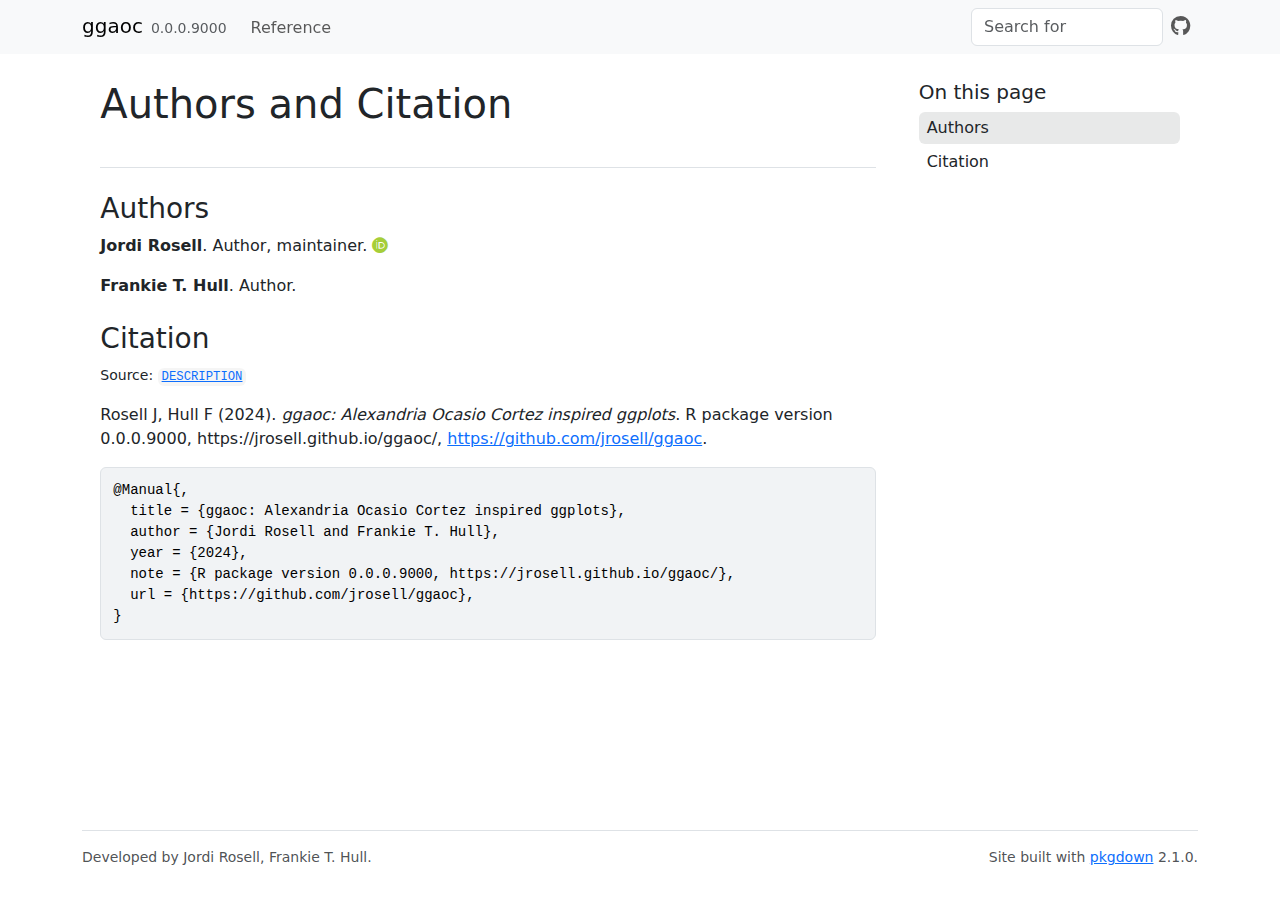
==== authors.html @ 96dfab28 "Deploying to gh-pages from @ jrosell/ggaoc@03d4b17db436ce5dc7e3c7e370d91cea6ceec434 🚀" ====
<!DOCTYPE html>
<!-- Generated by pkgdown: do not edit by hand --><html lang="en"><head><meta http-equiv="Content-Type" content="text/html; charset=UTF-8"><meta charset="utf-8"><meta http-equiv="X-UA-Compatible" content="IE=edge"><meta name="viewport" content="width=device-width, initial-scale=1, shrink-to-fit=no"><title>Authors and Citation • ggaoc</title><script src="deps/jquery-3.6.0/jquery-3.6.0.min.js"></script><meta name="viewport" content="width=device-width, initial-scale=1, shrink-to-fit=no"><link href="deps/bootstrap-5.3.1/bootstrap.min.css" rel="stylesheet"><script src="deps/bootstrap-5.3.1/bootstrap.bundle.min.js"></script><link href="deps/font-awesome-6.4.2/css/all.min.css" rel="stylesheet"><link href="deps/font-awesome-6.4.2/css/v4-shims.min.css" rel="stylesheet"><script src="deps/headroom-0.11.0/headroom.min.js"></script><script src="deps/headroom-0.11.0/jQuery.headroom.min.js"></script><script src="deps/bootstrap-toc-1.0.1/bootstrap-toc.min.js"></script><script src="deps/clipboard.js-2.0.11/clipboard.min.js"></script><script src="deps/search-1.0.0/autocomplete.jquery.min.js"></script><script src="deps/search-1.0.0/fuse.min.js"></script><script src="deps/search-1.0.0/mark.min.js"></script><!-- pkgdown --><script src="pkgdown.js"></script><meta property="og:title" content="Authors and Citation"></head><body>
    <a href="#main" class="visually-hidden-focusable">Skip to contents</a>


    <nav class="navbar navbar-expand-lg fixed-top bg-light" data-bs-theme="light" aria-label="Site navigation"><div class="container">

    <a class="navbar-brand me-2" href="index.html">ggaoc</a>

    <small class="nav-text text-muted me-auto" data-bs-toggle="tooltip" data-bs-placement="bottom" title="">0.0.0.9000</small>


    <button class="navbar-toggler" type="button" data-bs-toggle="collapse" data-bs-target="#navbar" aria-controls="navbar" aria-expanded="false" aria-label="Toggle navigation">
      <span class="navbar-toggler-icon"></span>
    </button>

    <div id="navbar" class="collapse navbar-collapse ms-3">
      <ul class="navbar-nav me-auto"><li class="nav-item"><a class="nav-link" href="reference/index.html">Reference</a></li>
      </ul><ul class="navbar-nav"><li class="nav-item"><form class="form-inline" role="search">
 <input class="form-control" type="search" name="search-input" id="search-input" autocomplete="off" aria-label="Search site" placeholder="Search for" data-search-index="search.json"></form></li>
<li class="nav-item"><a class="external-link nav-link" href="https://github.com/jrosell/ggaoc/" aria-label="GitHub"><span class="fa fab fa-github fa-lg"></span></a></li>
      </ul></div>


  </div>
</nav><div class="container template-citation-authors">
<div class="row">
  <main id="main" class="col-md-9"><div class="page-header">

      <h1>Authors and Citation</h1>
    </div>

    <div class="section level2">
      <h2>Authors</h2>

      <ul class="list-unstyled"><li>
          <p><strong>Jordi Rosell</strong>. Author, maintainer. <a href="https://orcid.org/0000-0002-4349-1458" target="orcid.widget" aria-label="ORCID" class="external-link"><span class="fab fa-orcid orcid" aria-hidden="true"></span></a>
          </p>
        </li>
        <li>
          <p><strong>Frankie T. Hull</strong>. Author.
          </p>
        </li>
      </ul></div>

    <div class="section level2">
      <h2 id="citation">Citation</h2>
      <p><small class="dont-index">Source: <a href="https://github.com/jrosell/ggaoc/blob/main/DESCRIPTION" class="external-link"><code>DESCRIPTION</code></a></small></p>

      <p>Rosell J, Hull F (2024).
<em>ggaoc: Alexandria Ocasio Cortez inspired ggplots</em>.
R package version 0.0.0.9000, https://jrosell.github.io/ggaoc/, <a href="https://github.com/jrosell/ggaoc" class="external-link">https://github.com/jrosell/ggaoc</a>.
</p>
      <pre>@Manual{,
  title = {ggaoc: Alexandria Ocasio Cortez inspired ggplots},
  author = {Jordi Rosell and Frankie T. Hull},
  year = {2024},
  note = {R package version 0.0.0.9000, https://jrosell.github.io/ggaoc/},
  url = {https://github.com/jrosell/ggaoc},
}</pre>
    </div>

  </main><aside class="col-md-3"><nav id="toc" aria-label="Table of contents"><h2>On this page</h2>
    </nav></aside></div>


    <footer><div class="pkgdown-footer-left">
  <p>Developed by Jordi Rosell, Frankie T. Hull.</p>
</div>

<div class="pkgdown-footer-right">
  <p>Site built with <a href="https://pkgdown.r-lib.org/" class="external-link">pkgdown</a> 2.1.0.</p>
</div>

    </footer></div>





  </body></html>
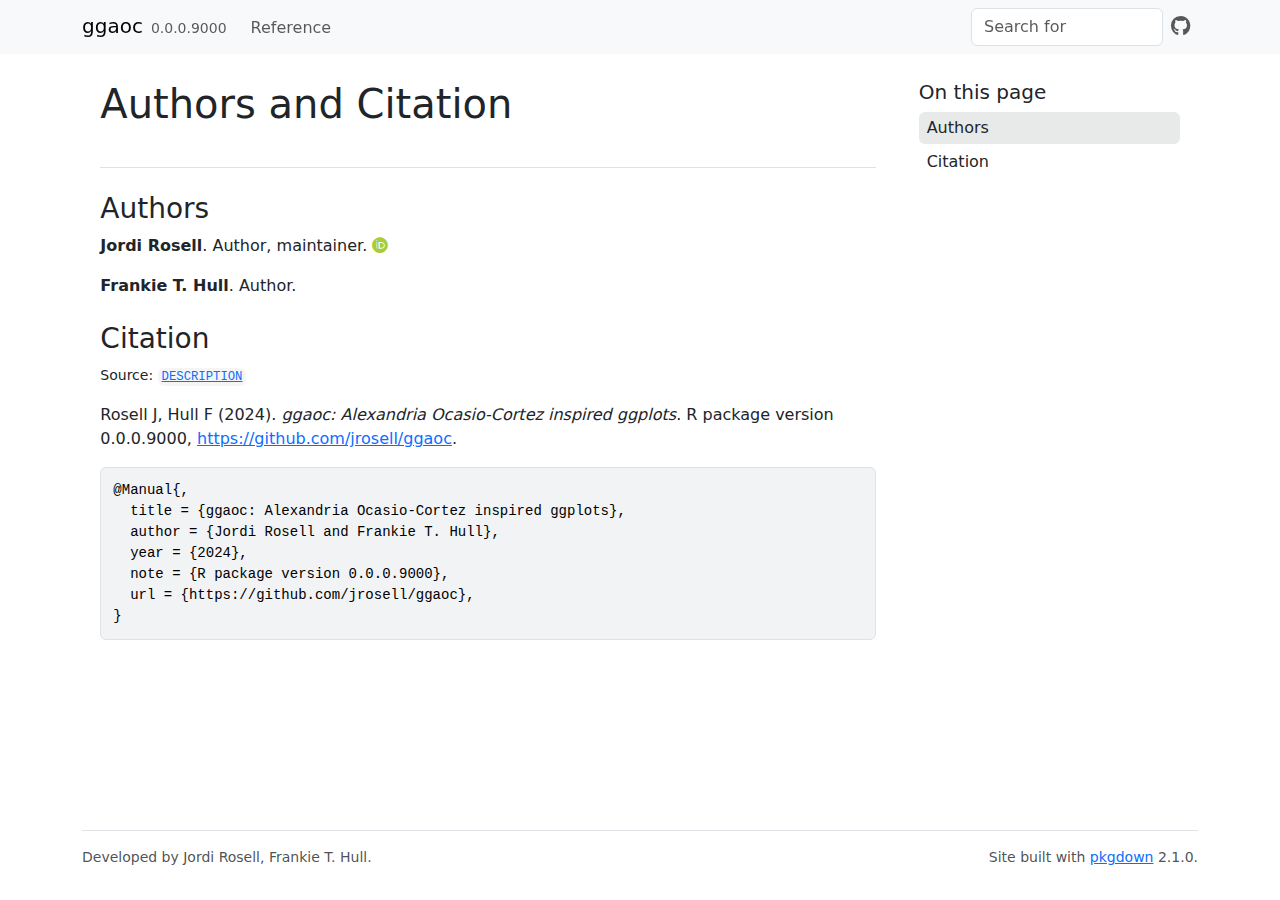
==== commit fbc13a7c: "Deploying to gh-pages from @ jrosell/ggaoc@bab1b3fa76430f527a2756f46580ddab7d20a7db 🚀" ====
--- a/authors.html
+++ b/authors.html
@@ -48,14 +48,14 @@
       <p><small class="dont-index">Source: <a href="https://github.com/jrosell/ggaoc/blob/main/DESCRIPTION" class="external-link"><code>DESCRIPTION</code></a></small></p>
 
       <p>Rosell J, Hull F (2024).
-<em>ggaoc: Alexandria Ocasio Cortez inspired ggplots</em>.
-R package version 0.0.0.9000, https://jrosell.github.io/ggaoc/, <a href="https://github.com/jrosell/ggaoc" class="external-link">https://github.com/jrosell/ggaoc</a>.
+<em>ggaoc: Alexandria Ocasio-Cortez inspired ggplots</em>.
+R package version 0.0.0.9000, <a href="https://github.com/jrosell/ggaoc" class="external-link">https://github.com/jrosell/ggaoc</a>.
 </p>
       <pre>@Manual{,
-  title = {ggaoc: Alexandria Ocasio Cortez inspired ggplots},
+  title = {ggaoc: Alexandria Ocasio-Cortez inspired ggplots},
   author = {Jordi Rosell and Frankie T. Hull},
   year = {2024},
-  note = {R package version 0.0.0.9000, https://jrosell.github.io/ggaoc/},
+  note = {R package version 0.0.0.9000},
   url = {https://github.com/jrosell/ggaoc},
 }</pre>
     </div>
